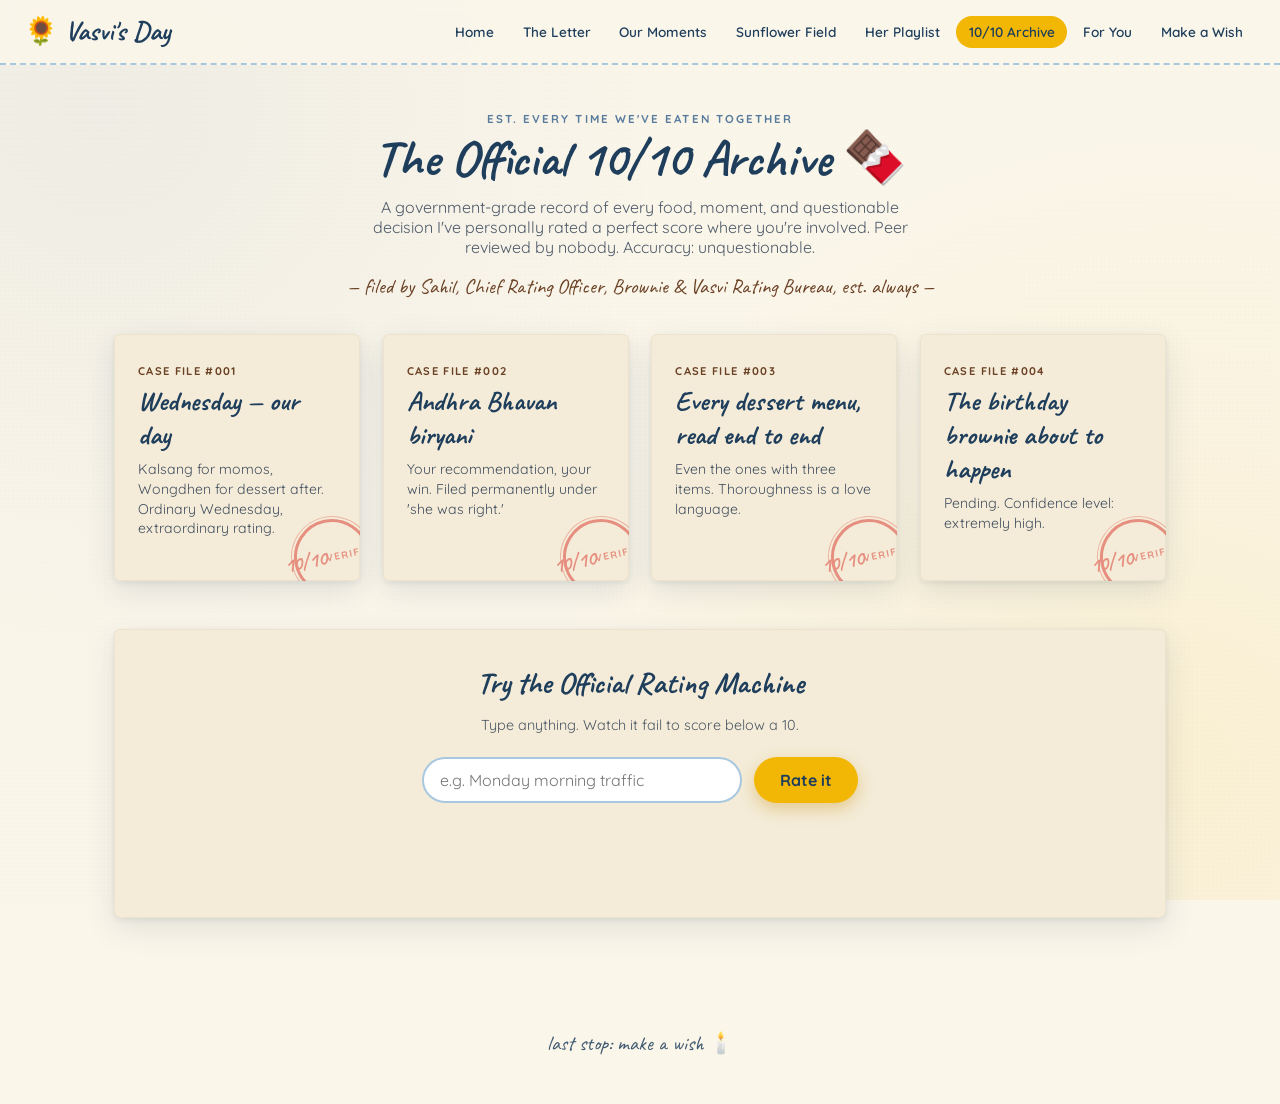
==== brownies.html @ f1b92b04 "Add files via upload" ====
<!DOCTYPE html>
<html lang="en">
<head>
<meta charset="UTF-8">
<meta name="viewport" content="width=device-width, initial-scale=1.0">
<title>The 10/10 Archive — Vasvi's Day</title>
<link rel="stylesheet" href="style.css">
<style>
  .page-head{ text-align:center; margin-bottom:0.5rem; }
  .page-head h1{ font-size:clamp(2.2rem,5vw,3.2rem); }
  .page-head p{ font-family:'Quicksand',sans-serif; opacity:0.8; max-width:56ch; margin:0.4rem auto 0; }

  .bureau-banner{
    text-align:center;
    font-family:'Caveat', cursive;
    color:var(--brown);
    font-size:1.3rem;
    margin:1rem 0 2.2rem;
  }

  .archive-grid{
    display:grid;
    grid-template-columns:repeat(auto-fit, minmax(230px, 1fr));
    gap:1.4rem;
  }
  .archive-card{
    padding:1.6rem 1.5rem;
    position:relative;
    overflow:hidden;
  }
  .archive-card .file-num{
    font-family:'Quicksand',sans-serif;
    font-size:0.7rem;
    letter-spacing:0.12em;
    color:var(--brown);
    text-transform:uppercase;
    font-weight:700;
  }
  .archive-card h3{
    font-size:1.7rem;
    margin:0.3rem 0 0.5rem;
  }
  .archive-card p{
    font-family:'Quicksand',sans-serif;
    font-size:0.88rem;
    color:var(--ink);
    opacity:0.85;
    margin:0 0 1rem;
    line-height:1.4;
  }
  .archive-card .stamp{
    position:absolute;
    bottom:-14px;
    right:-10px;
    width:76px;
    height:76px;
    font-size:1.3rem;
  }

  .rate-tool{
    margin-top:3rem;
    padding:2.2rem;
    text-align:center;
  }
  .rate-tool h2{ font-size:1.9rem; margin-bottom:0.4rem; }
  .rate-tool p.sub{
    font-family:'Quicksand',sans-serif;
    opacity:0.8;
    margin-bottom:1.4rem;
    font-size:0.9rem;
  }
  #rateInput{
    font-family:'Quicksand',sans-serif;
    font-size:1rem;
    padding:0.7rem 1rem;
    border-radius:999px;
    border:2px solid var(--blue-lt);
    width:min(90%, 320px);
    margin-right:0.5rem;
    outline:none;
  }
  #rateInput:focus{ border-color:var(--blue); }
  .rate-result{
    margin-top:1.4rem;
    font-family:'Caveat', cursive;
    font-size:1.6rem;
    color:var(--blue-dk);
    min-height:2rem;
  }
</style>
</head>
<body>

<nav class="site-nav">
  <a href="index.html" class="brand">🌻 Vasvi's Day</a>
  <ul>
    <li><a class="nav-link" href="index.html">Home</a></li>
    <li><a class="nav-link" href="letter.html">The Letter</a></li>
    <li><a class="nav-link" href="moments.html">Our Moments</a></li>
    <li><a class="nav-link" href="sunflowers.html">Sunflower Field</a></li>
    <li><a class="nav-link" href="jojo.html">Her Playlist</a></li>
    <li><a class="nav-link active" href="brownies.html">10/10 Archive</a></li>
    <li><a class="nav-link" href="poem.html">For You</a></li>
    <li><a class="nav-link" href="wish.html">Make a Wish</a></li>
  </ul>
</nav>

<main>
  <div class="page-head">
    <p class="eyebrow">est. every time we've eaten together</p>
    <h1>The Official 10/10 Archive 🍫</h1>
    <p>A government-grade record of every food, moment, and questionable decision I've personally rated a perfect score where you're involved. Peer reviewed by nobody. Accuracy: unquestionable.</p>
  </div>
  <p class="bureau-banner">— filed by Sahil, Chief Rating Officer, Brownie & Vasvi Rating Bureau, est. always —</p>

  <div class="archive-grid" id="archiveGrid"></div>

  <section class="rate-tool paper-card">
    <h2>Try the Official Rating Machine</h2>
    <p class="sub">Type anything. Watch it fail to score below a 10.</p>
    <div>
      <input id="rateInput" type="text" placeholder="e.g. Monday morning traffic" />
      <button class="btn sun" id="rateBtn">Rate it</button>
    </div>
    <p class="rate-result" id="rateResult"></p>
  </section>
</main>

<footer class="site-footer">last stop: make a wish 🕯️</footer>

<script>
const files = [
  {title:"Wednesday — our day", note:"Kalsang for momos, Wongdhen for dessert after. Ordinary Wednesday, extraordinary rating."},
  {title:"Andhra Bhavan biryani", note:"Your recommendation, your win. Filed permanently under 'she was right.'"},
  {title:"Every dessert menu, read end to end", note:"Even the ones with three items. Thoroughness is a love language."},
  {title:"The birthday brownie about to happen", note:"Pending. Confidence level: extremely high."}
];

const grid = document.getElementById('archiveGrid');
files.forEach((f,i)=>{
  const card = document.createElement('div');
  card.className = 'archive-card paper-card';
  card.innerHTML = `
    <span class="file-num">Case file #${String(i+1).padStart(3,'0')}</span>
    <h3>${f.title}</h3>
    <p>${f.note}</p>
    <div class="stamp">10/10<span>verified</span></div>
  `;
  grid.appendChild(card);
});

document.getElementById('rateBtn').addEventListener('click', rateIt);
document.getElementById('rateInput').addEventListener('keydown', (e)=>{ if(e.key==='Enter') rateIt(); });

function rateIt(){
  const val = document.getElementById('rateInput').value.trim();
  const result = document.getElementById('rateResult');
  if(!val){
    result.textContent = "you have to actually type something, that's how rating works";
    return;
  }
  result.textContent = `"${val}" — 10/10. Verified by the Bureau. No appeals.`;
}
</script>

</body>
</html>
---- style.css ----
/* ===========================================================
   Vasvi's Birthday Site — Design Tokens
   Palette:
     --paper:   #FBF6EA  (warm cream paper)
     --paper2:  #F4ECD8  (deeper paper / kraft)
     --blue:    #2F5D8A  (her favourite — cornflower/denim blue)
     --blue-dk: #1E3E5C
     --blue-lt: #A9C8E0
     --sun:     #F2B705  (sunflower yellow)
     --sun-dk:  #C98A02
     --brown:   #6B4226  (brownie / chocolate)
     --blush:   #F0938E  (warm accent, wax seal / stamp red-pink)
     --ink:     #24344A  (near-navy ink for handwriting)
   Type:
     display/handwriting - 'Caveat'
     accent script (letter body) - 'Homemade Apple'
     body/utility - 'Quicksand'
   =========================================================== */

@import url('https://fonts.googleapis.com/css2?family=Caveat:wght@500;600;700&family=Homemade+Apple&family=Quicksand:wght@400;500;600;700&display=swap');

:root{
  --paper:#FBF6EA;
  --paper2:#F4ECD8;
  --blue:#2F5D8A;
  --blue-dk:#1E3E5C;
  --blue-lt:#A9C8E0;
  --sun:#F2B705;
  --sun-dk:#C98A02;
  --brown:#6B4226;
  --blush:#F0938E;
  --ink:#24344A;
}

*{box-sizing:border-box;}
html{scroll-behavior:smooth;}

body{
  margin:0;
  min-height:100vh;
  background:
    radial-gradient(circle at 8% 12%, rgba(47,93,138,0.06), transparent 40%),
    radial-gradient(circle at 92% 85%, rgba(242,183,5,0.10), transparent 45%),
    var(--paper);
  background-attachment:fixed;
  color:var(--ink);
  font-family:'Quicksand', sans-serif;
  position:relative;
  overflow-x:hidden;
}

/* subtle paper grain via layered noise-ish texture */
body::before{
  content:"";
  position:fixed;
  inset:0;
  pointer-events:none;
  z-index:0;
  background-image:
    repeating-linear-gradient(0deg, rgba(36,52,74,0.015) 0px, transparent 2px, transparent 4px),
    repeating-linear-gradient(90deg, rgba(36,52,74,0.012) 0px, transparent 2px, transparent 4px);
  opacity:0.6;
}

h1,h2,h3, .script{
  font-family:'Caveat', cursive;
  color:var(--blue-dk);
  margin:0;
}

a{color:var(--blue);}

/* ---------- Nav ---------- */
.site-nav{
  position:sticky;
  top:0;
  z-index:50;
  display:flex;
  align-items:center;
  justify-content:space-between;
  gap:1rem;
  padding:0.9rem 1.5rem;
  background:rgba(251,246,234,0.85);
  backdrop-filter:blur(6px);
  border-bottom:2px dashed var(--blue-lt);
  flex-wrap:wrap;
}
.site-nav .brand{
  font-family:'Caveat', cursive;
  font-size:1.7rem;
  font-weight:700;
  color:var(--blue-dk);
  text-decoration:none;
  display:flex;
  align-items:center;
  gap:0.4rem;
}
.site-nav ul{
  list-style:none;
  display:flex;
  gap:0.4rem 0.2rem;
  padding:0;
  margin:0;
  flex-wrap:wrap;
}
.site-nav a.nav-link{
  text-decoration:none;
  color:var(--blue-dk);
  font-family:'Quicksand', sans-serif;
  font-weight:600;
  font-size:0.85rem;
  padding:0.45rem 0.8rem;
  border-radius:999px;
  transition:background .2s ease, color .2s ease, transform .15s ease;
  white-space:nowrap;
}
.site-nav a.nav-link:hover{
  background:var(--blue);
  color:#fff;
  transform:translateY(-1px);
}
.site-nav a.nav-link.active{
  background:var(--sun);
  color:var(--blue-dk);
}

main{
  position:relative;
  z-index:1;
  max-width:1100px;
  margin:0 auto;
  padding:2.5rem 1.5rem 5rem;
}

/* ---------- Reusable paper card ---------- */
.paper-card{
  background:var(--paper2);
  border-radius:6px;
  box-shadow:0 10px 30px rgba(30,62,92,0.12), 0 2px 6px rgba(30,62,92,0.08);
  position:relative;
}
.paper-card::after{
  content:"";
  position:absolute;
  inset:0;
  border-radius:6px;
  box-shadow:inset 0 0 0 1px rgba(107,66,38,0.06);
  pointer-events:none;
}

/* washi tape */
.tape{
  position:absolute;
  width:90px;
  height:28px;
  background:repeating-linear-gradient(45deg, var(--blue-lt), var(--blue-lt) 6px, #cfe0ee 6px, #cfe0ee 12px);
  opacity:0.85;
  box-shadow:0 2px 4px rgba(0,0,0,0.1);
}

/* stamp badge - the signature 10/10 motif */
.stamp{
  --stamp-color: var(--blush);
  display:inline-flex;
  align-items:center;
  justify-content:center;
  width:86px;
  height:86px;
  border-radius:50%;
  border:3px solid var(--stamp-color);
  color:var(--stamp-color);
  font-family:'Caveat', cursive;
  font-weight:700;
  font-size:1.55rem;
  transform:rotate(-12deg);
  position:relative;
  text-align:center;
  line-height:1.05;
  mix-blend-mode:multiply;
  opacity:0.92;
  user-select:none;
}
.stamp::before{
  content:"";
  position:absolute;
  inset:-6px;
  border-radius:50%;
  border:1px solid var(--stamp-color);
  opacity:0.6;
}
.stamp span{display:block; font-size:0.62rem; letter-spacing:0.12em; font-family:'Quicksand',sans-serif; font-weight:700; text-transform:uppercase;}

.btn{
  display:inline-block;
  font-family:'Quicksand', sans-serif;
  font-weight:700;
  font-size:1rem;
  padding:0.8rem 1.6rem;
  border-radius:999px;
  background:var(--blue);
  color:#fff;
  text-decoration:none;
  border:none;
  cursor:pointer;
  box-shadow:0 6px 16px rgba(47,93,138,0.35);
  transition:transform .18s ease, box-shadow .18s ease, background .18s ease;
}
.btn:hover{
  transform:translateY(-2px) scale(1.02);
  box-shadow:0 10px 22px rgba(47,93,138,0.42);
  background:var(--blue-dk);
}
.btn.sun{
  background:var(--sun);
  color:var(--blue-dk);
  box-shadow:0 6px 16px rgba(201,138,2,0.35);
}
.btn.sun:hover{ background:var(--sun-dk); color:#fff; }

.eyebrow{
  font-family:'Quicksand',sans-serif;
  text-transform:uppercase;
  letter-spacing:0.18em;
  font-size:0.72rem;
  font-weight:700;
  color:var(--blue);
}

footer.site-footer{
  text-align:center;
  padding:2rem 1rem 3rem;
  font-family:'Caveat', cursive;
  font-size:1.3rem;
  color:var(--blue-dk);
  opacity:0.85;
}

@media (max-width:640px){
  .site-nav{padding:0.7rem 1rem;}
  .site-nav ul{gap:0.2rem;}
  .site-nav a.nav-link{font-size:0.75rem; padding:0.35rem 0.6rem;}
}

/* reduced motion */
@media (prefers-reduced-motion: reduce){
  *{ animation-duration:0.001ms !important; animation-iteration-count:1 !important; transition-duration:0.001ms !important; }
}

:focus-visible{
  outline:3px solid var(--blue);
  outline-offset:2px;
}
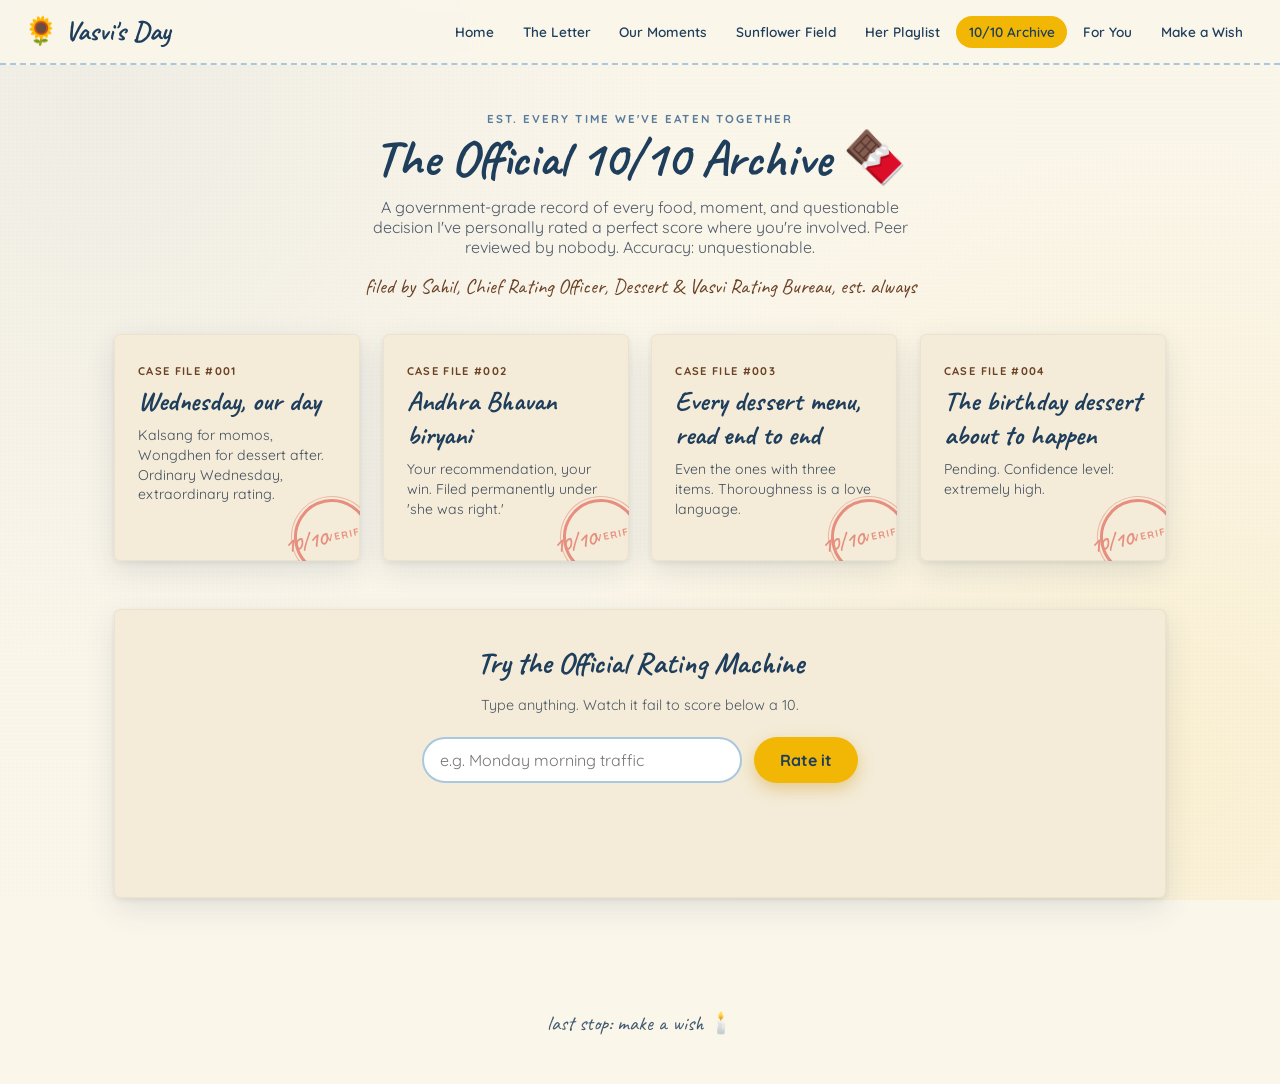
==== commit 9b7e1553: "Add files via upload" ====
--- a/brownies.html
+++ b/brownies.html
@@ -3,7 +3,7 @@
 <head>
 <meta charset="UTF-8">
 <meta name="viewport" content="width=device-width, initial-scale=1.0">
-<title>The 10/10 Archive — Vasvi's Day</title>
+<title>The 10/10 Archive | Vasvi's Day</title>
 <link rel="stylesheet" href="style.css">
 <style>
   .page-head{ text-align:center; margin-bottom:0.5rem; }
@@ -111,7 +111,7 @@
     <h1>The Official 10/10 Archive 🍫</h1>
     <p>A government-grade record of every food, moment, and questionable decision I've personally rated a perfect score where you're involved. Peer reviewed by nobody. Accuracy: unquestionable.</p>
   </div>
-  <p class="bureau-banner">— filed by Sahil, Chief Rating Officer, Brownie & Vasvi Rating Bureau, est. always —</p>
+  <p class="bureau-banner">filed by Sahil, Chief Rating Officer, Dessert & Vasvi Rating Bureau, est. always</p>
 
   <div class="archive-grid" id="archiveGrid"></div>
 
@@ -130,10 +130,10 @@
 
 <script>
 const files = [
-  {title:"Wednesday — our day", note:"Kalsang for momos, Wongdhen for dessert after. Ordinary Wednesday, extraordinary rating."},
+  {title:"Wednesday, our day", note:"Kalsang for momos, Wongdhen for dessert after. Ordinary Wednesday, extraordinary rating."},
   {title:"Andhra Bhavan biryani", note:"Your recommendation, your win. Filed permanently under 'she was right.'"},
   {title:"Every dessert menu, read end to end", note:"Even the ones with three items. Thoroughness is a love language."},
-  {title:"The birthday brownie about to happen", note:"Pending. Confidence level: extremely high."}
+  {title:"The birthday dessert about to happen", note:"Pending. Confidence level: extremely high."}
 ];
 
 const grid = document.getElementById('archiveGrid');
@@ -159,7 +159,7 @@
     result.textContent = "you have to actually type something, that's how rating works";
     return;
   }
-  result.textContent = `"${val}" — 10/10. Verified by the Bureau. No appeals.`;
+  result.textContent = `"${val}", 10/10. Verified by the Bureau. No appeals.`;
 }
 </script>
 
